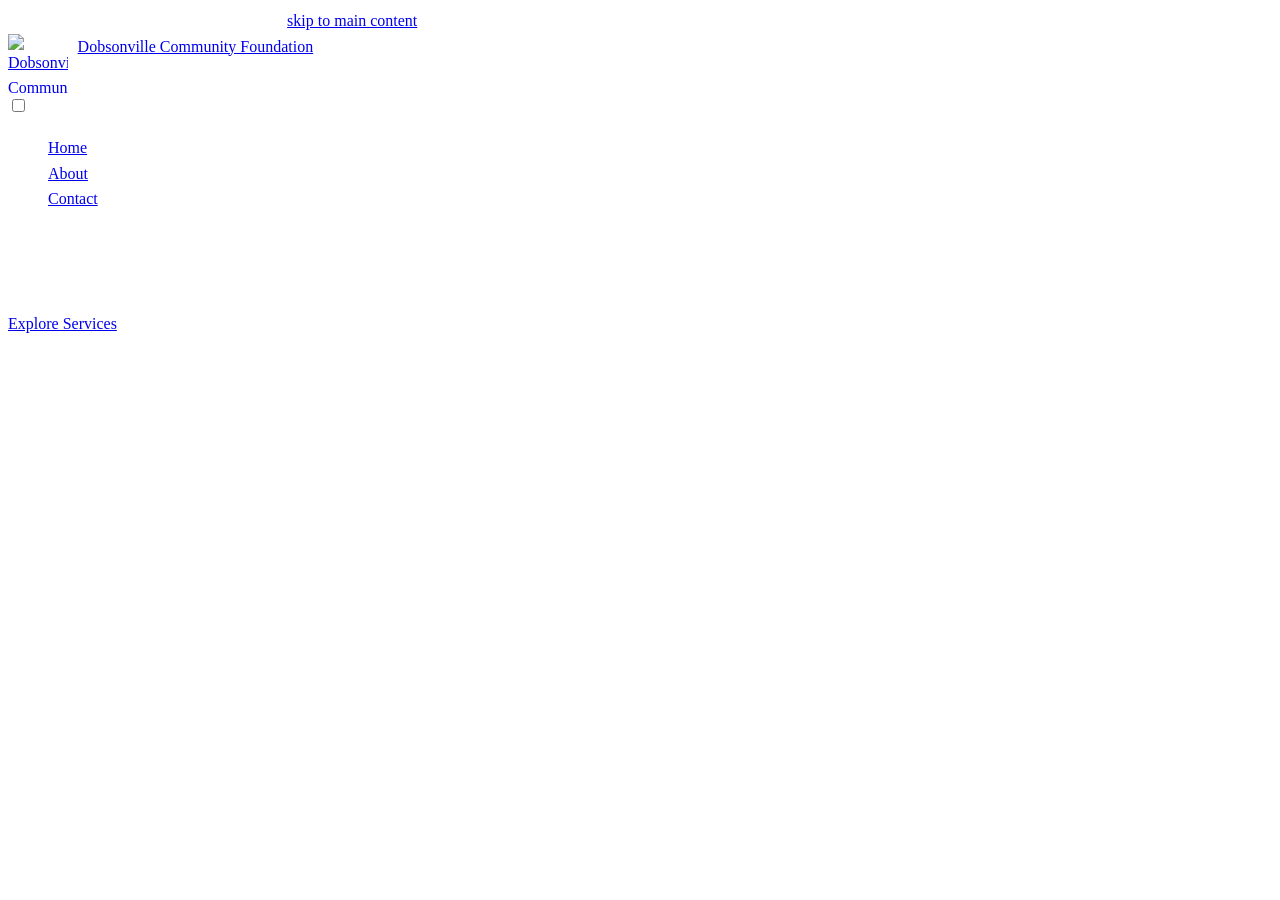
==== index.html @ cc182e23 "Add original draft homepage and stylesheet as project baseline Co-Authored-By: Claude Opus 5.5 <nore" ====
<!DOCTYPE html>
<html lang="en">
    <head>
        <meta charset="UTF-8">
        <meta name="viewpoint" content="width=device-width, initial-scale=1.0">
        <meta name="description" content="Dobsonville Community foundation Building a brighter future together. Empowers our vibrant soweto community."
        <title>home  Dobsonville Community Foundation</title>
        <link rel = "stylesheet" href="style.css"
        <link rel = "stylesheet" href="css/style.css"
    </head>
    <body>

        <a class ="skip - link" href="#main">skip to main content</a>

        <header class = "site - header">
            <div class = "container header - inner">
                <a href = "index.html" class = "logo">
                    <img src = "images/logo.png" alt="Dobsonville Community Foundation" width="60" height="60">
                    Dobsonville Community Foundation
                </a>

                <input type = "checkbox" id = "nav toggle" class ="nav - toggle" aria - label = "Toggle navigation"
                <label for = "nav - toggle" class = "nav - toggle - label" aria - label ="Toggle nabigation".
                 <span></span>
            </label>

        <nav class="main - nav" aria - label = "main navigation">
            <ul>
            <li><a href = "index.html" class = "active">Home</a></li>
            <li><a href = "about.html"> About</a></li>
            <li><a href = "contact.html">Contact</a></li>
            </ul>
        </nav>
    </div>
</header>

<main id="main">

    <section class="hero">
        <div class="container hero-grid">
          <div class="hero-text"
          <h1>Welcome to Dobsonville Community Foundation</h1>
          <p>We empower our vibrant soweto community through youth developement, skills training. We build resilience and foster a brighter shared future for everyone.</p>
          <a href = "services.html" class ="btn btn - primary">Explore Services</a>
        </div>
    </section>

    <section class = "section">
        <div class = "container">
            <h2> Why Choose Us</h2>
        </div class = "card - grid"
        <article class = "card"
        <h3>Increases employment Rate</h3>
        <p>Our foundation offers skills & employment, social and health support.</p>
        </article>
        <article class ="card"
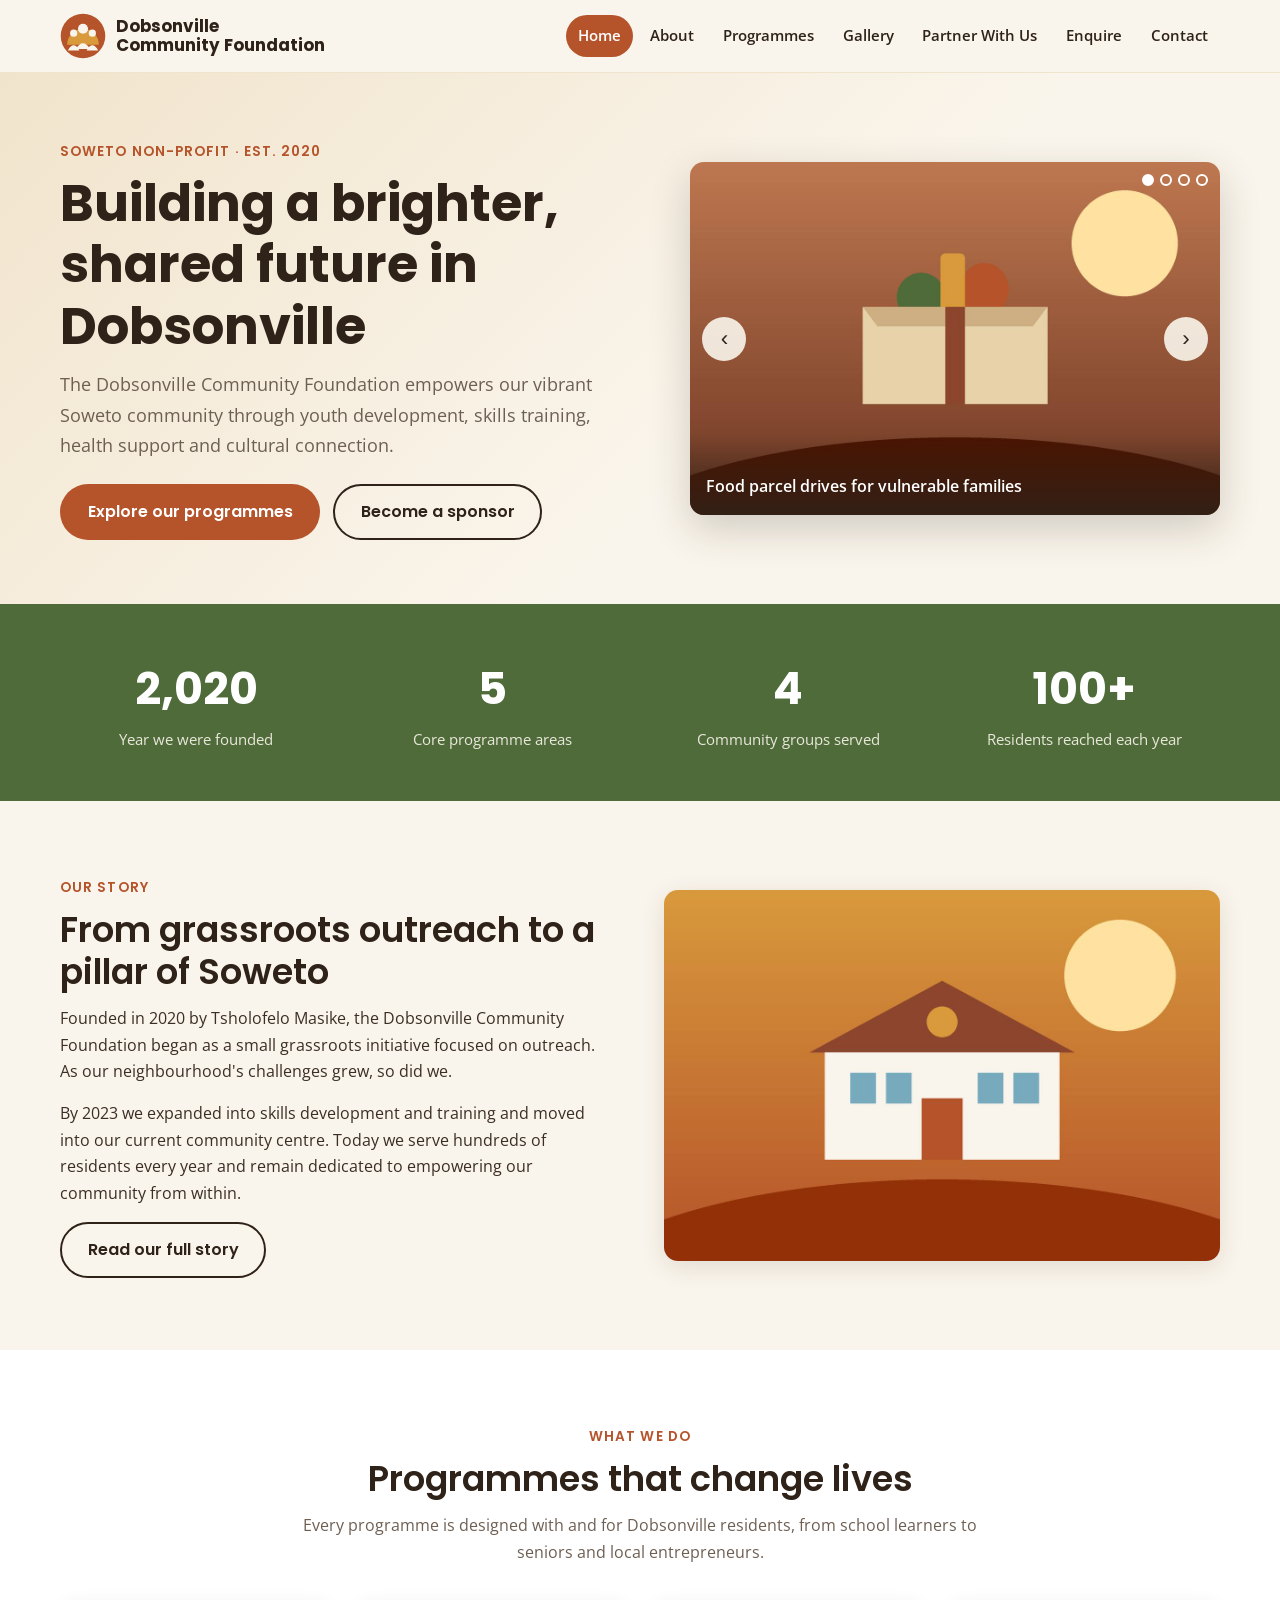
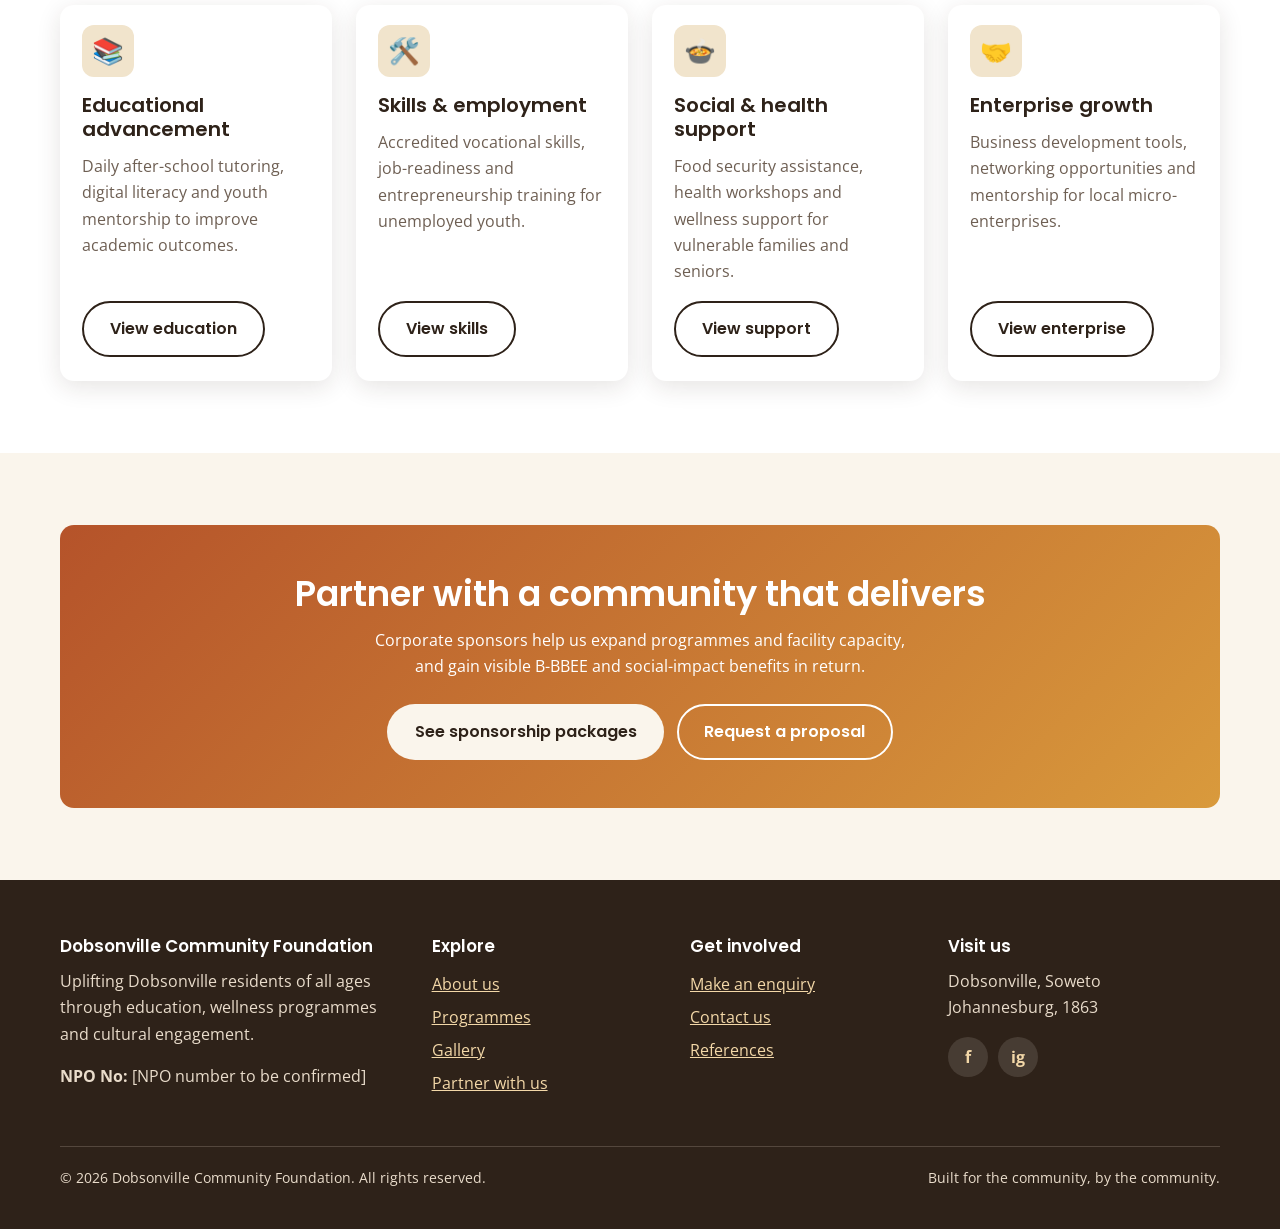
==== commit 389e4148: "Rebuild homepage with hamburger nav, hero image slider, impact counters and back-to-top button - Val" ====
--- a/index.html
+++ b/index.html
@@ -1,63 +1,216 @@
-<!DOCTYPE html>
-<html lang="en">
-    <head>
-        <meta charset="UTF-8">
-        <meta name="viewpoint" content="width=device-width, initial-scale=1.0">
-        <meta name="description" content="Dobsonville Community foundation Building a brighter future together. Empowers our vibrant soweto community."
-        <title>home  Dobsonville Community Foundation</title>
-        <link rel = "stylesheet" href="style.css"
-        <link rel = "stylesheet" href="css/style.css"
-    </head>
-    <body>
-
-        <a class ="skip - link" href="#main">skip to main content</a>
-
-        <header class = "site - header">
-            <div class = "container header - inner">
-                <a href = "index.html" class = "logo">
-                    <img src = "images/logo.png" alt="Dobsonville Community Foundation" width="60" height="60">
-                    Dobsonville Community Foundation
-                </a>
-
-                <input type = "checkbox" id = "nav toggle" class ="nav - toggle" aria - label = "Toggle navigation"
-                <label for = "nav - toggle" class = "nav - toggle - label" aria - label ="Toggle nabigation".
-                 <span></span>
-            </label>
-
-        <nav class="main - nav" aria - label = "main navigation">
-            <ul>
-            <li><a href = "index.html" class = "active">Home</a></li>
-            <li><a href = "about.html"> About</a></li>
-            <li><a href = "contact.html">Contact</a></li>
-            </ul>
-        </nav>
-    </div>
-</header>
-
-<main id="main">
-
-    <section class="hero">
-        <div class="container hero-grid">
-          <div class="hero-text"
-          <h1>Welcome to Dobsonville Community Foundation</h1>
-          <p>We empower our vibrant soweto community through youth developement, skills training. We build resilience and foster a brighter shared future for everyone.</p>
-          <a href = "services.html" class ="btn btn - primary">Explore Services</a>
-        </div>
-    </section>
-
-    <section class = "section">
-        <div class = "container">
-            <h2> Why Choose Us</h2>
-        </div class = "card - grid"
-        <article class = "card"
-        <h3>Increases employment Rate</h3>
-        <p>Our foundation offers skills & employment, social and health support.</p>
-        </article>
-        <article class ="card"
-
-
-
-    
-
-
-     +<!DOCTYPE html>
+<html lang="en-ZA">
+<head>
+  <meta charset="UTF-8">
+  <meta name="viewport" content="width=device-width, initial-scale=1.0">
+  <title>Dobsonville Community Foundation | Soweto NPO & Youth Skills</title>
+  <meta name="description" content="Dobsonville Community Foundation is a Soweto NPO uplifting residents through youth tutoring, skills training, food support and health workshops since 2020.">
+  <meta name="keywords" content="Dobsonville Community Foundation, Soweto NPO, community development Soweto, youth skills training, Dobsonville non-profit">
+  <meta name="author" content="Dobsonville Community Foundation">
+  <meta name="theme-color" content="#b5532a">
+
+  <!-- Open Graph -->
+  <meta property="og:type" content="website">
+  <meta property="og:site_name" content="Dobsonville Community Foundation">
+  <meta property="og:title" content="Dobsonville Community Foundation | Soweto NPO & Youth Skills">
+  <meta property="og:description" content="Uplifting Dobsonville residents of all ages through education, skills training, wellness programmes and cultural engagement.">
+  <meta property="og:image" content="images/dobsonville-community-foundation-social-share.jpg">
+  <meta property="og:image:alt" content="Dobsonville Community Foundation banner with community members">
+  <meta property="og:locale" content="en_ZA">
+  <meta name="twitter:card" content="summary_large_image">
+
+  <link rel="icon" href="images/dobsonville-community-foundation-logo.svg" type="image/svg+xml">
+  <link rel="preconnect" href="https://fonts.googleapis.com">
+  <link rel="preconnect" href="https://fonts.gstatic.com" crossorigin>
+  <link href="https://fonts.googleapis.com/css2?family=Open+Sans:wght@400;600;700&family=Poppins:wght@500;600;700&display=swap" rel="stylesheet">
+  <link rel="stylesheet" href="css/style.css">
+</head>
+<body>
+  <a class="skip-link" href="#main">Skip to main content</a>
+
+  <header class="site-header">
+    <div class="container header-inner">
+      <a href="index.html" class="logo">
+        <img src="images/dobsonville-community-foundation-logo.svg" alt="" width="46" height="46">
+        <span>Dobsonville<br>Community Foundation</span>
+      </a>
+      <button class="nav-toggle" type="button" aria-controls="main-nav" aria-expanded="false" aria-label="Open menu">
+        <span class="nav-toggle-bar"></span>
+        <span class="nav-toggle-bar"></span>
+        <span class="nav-toggle-bar"></span>
+      </button>
+      <nav id="main-nav" class="main-nav" aria-label="Main navigation">
+        <ul>
+          <li><a href="index.html" class="active" aria-current="page">Home</a></li>
+          <li><a href="about.html">About</a></li>
+          <li><a href="services.html">Programmes</a></li>
+          <li><a href="gallery.html">Gallery</a></li>
+          <li><a href="partner.html">Partner With Us</a></li>
+          <li><a href="enquiry.html">Enquire</a></li>
+          <li><a href="contact.html">Contact</a></li>
+        </ul>
+      </nav>
+    </div>
+  </header>
+
+  <main id="main" tabindex="-1">
+    <section class="hero">
+      <div class="container hero-grid">
+        <div class="hero-text">
+          <span class="eyebrow">Soweto non-profit · Est. 2020</span>
+          <h1>Building a brighter, shared future in Dobsonville</h1>
+          <p class="lead">The Dobsonville Community Foundation empowers our vibrant Soweto community through youth development, skills training, health support and cultural connection.</p>
+          <div class="btn-row">
+            <a href="services.html" class="btn btn-primary">Explore our programmes</a>
+            <a href="partner.html" class="btn btn-outline">Become a sponsor</a>
+          </div>
+        </div>
+
+        <div class="slider" data-slider tabindex="0" aria-roledescription="carousel" aria-label="Highlights from our community work">
+          <figure class="slide">
+            <img src="images/dobsonville-food-parcel-drive.jpg" alt="Food parcels packed with fresh produce for Dobsonville families" width="1200" height="800">
+            <figcaption>Food parcel drives for vulnerable families</figcaption>
+          </figure>
+          <figure class="slide">
+            <img src="images/dobsonville-youth-digital-literacy-training.jpg" alt="Laptop used in a digital literacy class for unemployed youth" width="1200" height="800" loading="lazy">
+            <figcaption>Digital literacy for unemployed youth</figcaption>
+          </figure>
+          <figure class="slide">
+            <img src="images/dobsonville-after-school-tutoring-class.jpg" alt="Open workbook from an after-school tutoring session" width="1200" height="800" loading="lazy">
+            <figcaption>Daily after-school tutoring</figcaption>
+          </figure>
+          <figure class="slide">
+            <img src="images/dobsonville-skills-graduation-ceremony.jpg" alt="Graduation cap celebrating learners completing a skills programme" width="1200" height="800" loading="lazy">
+            <figcaption>Celebrating our skills graduates</figcaption>
+          </figure>
+          <button class="slider-btn prev" type="button" aria-label="Previous slide">&#8249;</button>
+          <button class="slider-btn next" type="button" aria-label="Next slide">&#8250;</button>
+          <div class="slider-dots"></div>
+        </div>
+      </div>
+    </section>
+
+    <section class="stats" aria-label="Our impact at a glance">
+      <div class="container stats-grid">
+        <div><span class="stat-number" data-count="2020">2020</span><span class="stat-label">Year we were founded</span></div>
+        <div><span class="stat-number" data-count="5">5</span><span class="stat-label">Core programme areas</span></div>
+        <div><span class="stat-number" data-count="4">4</span><span class="stat-label">Community groups served</span></div>
+        <div><span class="stat-number" data-count="100" data-suffix="+">100+</span><span class="stat-label">Residents reached each year</span></div>
+      </div>
+    </section>
+
+    <section class="section">
+      <div class="container split">
+        <div class="reveal">
+          <span class="eyebrow">Our story</span>
+          <h2>From grassroots outreach to a pillar of Soweto</h2>
+          <p>Founded in 2020 by Tsholofelo Masike, the Dobsonville Community Foundation began as a small grassroots initiative focused on outreach. As our neighbourhood's challenges grew, so did we.</p>
+          <p>By 2023 we expanded into skills development and training and moved into our current community centre. Today we serve hundreds of residents every year and remain dedicated to empowering our community from within.</p>
+          <a href="about.html" class="btn btn-outline">Read our full story</a>
+        </div>
+        <img class="reveal" src="images/dobsonville-community-centre-building.jpg" alt="The Dobsonville Community Foundation community centre in Soweto" width="1200" height="800" loading="lazy">
+      </div>
+    </section>
+
+    <section class="section section-alt">
+      <div class="container">
+        <div class="section-head reveal">
+          <span class="eyebrow">What we do</span>
+          <h2>Programmes that change lives</h2>
+          <p>Every programme is designed with and for Dobsonville residents, from school learners to seniors and local entrepreneurs.</p>
+        </div>
+        <div class="card-grid">
+          <article class="card reveal">
+            <div class="card-body">
+              <div class="card-icon" aria-hidden="true">📚</div>
+              <h3>Educational advancement</h3>
+              <p>Daily after-school tutoring, digital literacy and youth mentorship to improve academic outcomes.</p>
+              <a href="services.html?category=education" class="btn btn-outline">View education</a>
+            </div>
+          </article>
+          <article class="card reveal">
+            <div class="card-body">
+              <div class="card-icon" aria-hidden="true">🛠️</div>
+              <h3>Skills &amp; employment</h3>
+              <p>Accredited vocational skills, job-readiness and entrepreneurship training for unemployed youth.</p>
+              <a href="services.html?category=skills" class="btn btn-outline">View skills</a>
+            </div>
+          </article>
+          <article class="card reveal">
+            <div class="card-body">
+              <div class="card-icon" aria-hidden="true">🍲</div>
+              <h3>Social &amp; health support</h3>
+              <p>Food security assistance, health workshops and wellness support for vulnerable families and seniors.</p>
+              <a href="services.html?category=health" class="btn btn-outline">View support</a>
+            </div>
+          </article>
+          <article class="card reveal">
+            <div class="card-body">
+              <div class="card-icon" aria-hidden="true">🤝</div>
+              <h3>Enterprise growth</h3>
+              <p>Business development tools, networking opportunities and mentorship for local micro-enterprises.</p>
+              <a href="services.html?category=enterprise" class="btn btn-outline">View enterprise</a>
+            </div>
+          </article>
+        </div>
+      </div>
+    </section>
+
+    <section class="section">
+      <div class="container">
+        <div class="cta reveal">
+          <h2>Partner with a community that delivers</h2>
+          <p>Corporate sponsors help us expand programmes and facility capacity, and gain visible B-BBEE and social-impact benefits in return.</p>
+          <div class="btn-row">
+            <a href="partner.html" class="btn btn-light">See sponsorship packages</a>
+            <a href="enquiry.html?type=sponsorship" class="btn btn-outline-light">Request a proposal</a>
+          </div>
+        </div>
+      </div>
+    </section>
+  </main>
+
+  <footer class="site-footer">
+    <div class="container footer-grid">
+      <div>
+        <h2>Dobsonville Community Foundation</h2>
+        <p>Uplifting Dobsonville residents of all ages through education, wellness programmes and cultural engagement.</p>
+        <p><strong>NPO No:</strong> <span>[NPO number to be confirmed]</span></p>
+      </div>
+      <div>
+        <h2>Explore</h2>
+        <ul>
+          <li><a href="about.html">About us</a></li>
+          <li><a href="services.html">Programmes</a></li>
+          <li><a href="gallery.html">Gallery</a></li>
+          <li><a href="partner.html">Partner with us</a></li>
+        </ul>
+      </div>
+      <div>
+        <h2>Get involved</h2>
+        <ul>
+          <li><a href="enquiry.html">Make an enquiry</a></li>
+          <li><a href="contact.html">Contact us</a></li>
+          <li><a href="references.html">References</a></li>
+        </ul>
+      </div>
+      <div>
+        <h2>Visit us</h2>
+        <p>Dobsonville, Soweto<br>Johannesburg, 1863</p>
+        <div class="socials">
+          <a href="https://www.facebook.com/" target="_blank" rel="noopener" aria-label="Facebook (opens in a new tab)">f</a>
+          <a href="https://www.instagram.com/" target="_blank" rel="noopener" aria-label="Instagram (opens in a new tab)">ig</a>
+        </div>
+      </div>
+    </div>
+    <div class="container footer-bottom">
+      <p>&copy; <span data-year>2026</span> Dobsonville Community Foundation. All rights reserved.</p>
+      <p>Built for the community, by the community.</p>
+    </div>
+  </footer>
+
+  <button class="back-to-top" type="button" aria-label="Back to top">&#8593;</button>
+
+  <script src="js/main.js"></script>
+</body>
+</html>
--- a/css/style.css
+++ b/css/style.css
@@ -0,0 +1,1407 @@
+/* ==========================================================================
+   Dobsonville Community Foundation - main stylesheet
+   Warm, earthy palette: terracotta, ochre, olive and cream.
+   ========================================================================== */
+
+:root {
+  --terra: #b5532a;
+  --terra-dark: #8f3f1f;
+  --ochre: #d99a3c;
+  --olive: #4f6b3a;
+  --olive-light: #e6ecdc;
+  --cream: #faf5ec;
+  --sand: #f1e4cc;
+  --brown: #2e2219;
+  --text: #3b2e25;
+  --muted: #6e5f53;
+  --white: #ffffff;
+  --error: #b42318;
+  --success: #2f6b2f;
+
+  --font-head: "Poppins", Arial, Helvetica, sans-serif;
+  --font-body: "Open Sans", Arial, Helvetica, sans-serif;
+
+  --radius: 14px;
+  --shadow: 0 6px 24px rgba(46, 34, 25, 0.12);
+  --shadow-lg: 0 14px 40px rgba(46, 34, 25, 0.2);
+  --max: 1160px;
+  --header-h: 72px;
+}
+
+/* ---------- Reset & base ---------- */
+*,
+*::before,
+*::after {
+  box-sizing: border-box;
+}
+
+html {
+  scroll-behavior: smooth;
+  scroll-padding-top: calc(var(--header-h) + 16px);
+}
+
+body {
+  margin: 0;
+  font-family: var(--font-body);
+  font-size: 1rem;
+  line-height: 1.65;
+  color: var(--text);
+  background-color: var(--cream);
+}
+
+h1,
+h2,
+h3,
+h4 {
+  font-family: var(--font-head);
+  color: var(--brown);
+  line-height: 1.2;
+  margin: 0 0 0.75rem;
+}
+
+h1 { font-size: clamp(2rem, 5vw, 3.2rem); font-weight: 700; }
+h2 { font-size: clamp(1.6rem, 3.5vw, 2.2rem); font-weight: 600; }
+h3 { font-size: 1.25rem; font-weight: 600; }
+
+p { margin: 0 0 1rem; }
+
+a {
+  color: var(--terra-dark);
+}
+
+img {
+  max-width: 100%;
+  height: auto;
+  display: block;
+}
+
+ul { padding-left: 1.2rem; }
+
+:focus-visible {
+  outline: 3px solid var(--ochre);
+  outline-offset: 3px;
+}
+
+.container {
+  width: min(100% - 2rem, var(--max));
+  margin-inline: auto;
+}
+
+.visually-hidden {
+  position: absolute !important;
+  width: 1px;
+  height: 1px;
+  overflow: hidden;
+  clip: rect(0 0 0 0);
+  white-space: nowrap;
+}
+
+.skip-link {
+  position: absolute;
+  left: 1rem;
+  top: -100px;
+  background: var(--brown);
+  color: var(--white);
+  padding: 0.6rem 1rem;
+  border-radius: 8px;
+  z-index: 2000;
+}
+
+.skip-link:focus {
+  top: 1rem;
+}
+
+/* ---------- Buttons ---------- */
+.btn {
+  display: inline-flex;
+  align-items: center;
+  justify-content: center;
+  gap: 0.5rem;
+  padding: 0.8rem 1.6rem;
+  border-radius: 999px;
+  font-family: var(--font-head);
+  font-weight: 600;
+  font-size: 1rem;
+  text-decoration: none;
+  border: 2px solid transparent;
+  cursor: pointer;
+  transition: transform 0.2s ease, background-color 0.2s ease, box-shadow 0.2s ease;
+}
+
+.btn:hover {
+  transform: translateY(-2px);
+  box-shadow: var(--shadow);
+}
+
+.btn-primary {
+  background: var(--terra);
+  color: var(--white);
+}
+
+.btn-primary:hover {
+  background: var(--terra-dark);
+}
+
+.btn-outline {
+  background: transparent;
+  color: var(--brown);
+  border-color: var(--brown);
+}
+
+.btn-outline:hover {
+  background: var(--brown);
+  color: var(--white);
+}
+
+.btn-light {
+  background: var(--cream);
+  color: var(--brown);
+}
+
+.btn-outline-light {
+  background: transparent;
+  color: var(--white);
+  border-color: var(--white);
+}
+
+.btn-outline-light:hover {
+  background: var(--white);
+  color: var(--brown);
+}
+
+.btn[disabled] {
+  opacity: 0.7;
+  cursor: wait;
+  transform: none;
+}
+
+/* ---------- Header & navigation ---------- */
+.site-header {
+  position: sticky;
+  top: 0;
+  z-index: 1000;
+  background: rgba(250, 245, 236, 0.96);
+  backdrop-filter: blur(6px);
+  border-bottom: 1px solid var(--sand);
+  transition: box-shadow 0.2s ease;
+}
+
+.site-header.scrolled {
+  box-shadow: var(--shadow);
+}
+
+.header-inner {
+  display: flex;
+  align-items: center;
+  justify-content: space-between;
+  min-height: var(--header-h);
+  gap: 1rem;
+}
+
+.logo {
+  display: flex;
+  align-items: center;
+  gap: 0.6rem;
+  font-family: var(--font-head);
+  font-weight: 700;
+  font-size: 1.05rem;
+  line-height: 1.15;
+  color: var(--brown);
+  text-decoration: none;
+}
+
+.logo img {
+  width: 46px;
+  height: 46px;
+}
+
+.nav-toggle {
+  display: none;
+  background: none;
+  border: 0;
+  padding: 0.5rem;
+  cursor: pointer;
+}
+
+.nav-toggle-bar {
+  display: block;
+  width: 26px;
+  height: 3px;
+  margin: 5px 0;
+  background: var(--brown);
+  border-radius: 3px;
+  transition: transform 0.25s ease, opacity 0.25s ease;
+}
+
+.nav-toggle[aria-expanded="true"] .nav-toggle-bar:nth-child(1) { transform: translateY(8px) rotate(45deg); }
+.nav-toggle[aria-expanded="true"] .nav-toggle-bar:nth-child(2) { opacity: 0; }
+.nav-toggle[aria-expanded="true"] .nav-toggle-bar:nth-child(3) { transform: translateY(-8px) rotate(-45deg); }
+
+.main-nav ul {
+  display: flex;
+  align-items: center;
+  gap: 0.3rem;
+  list-style: none;
+  margin: 0;
+  padding: 0;
+}
+
+.main-nav a {
+  display: block;
+  padding: 0.5rem 0.75rem;
+  border-radius: 999px;
+  color: var(--brown);
+  font-weight: 600;
+  font-size: 0.95rem;
+  text-decoration: none;
+  transition: background-color 0.2s ease, color 0.2s ease;
+}
+
+.main-nav a:hover,
+.main-nav a:focus-visible {
+  background: var(--sand);
+}
+
+.main-nav a.active {
+  background: var(--terra);
+  color: var(--white);
+}
+
+@media (max-width: 960px) {
+  .nav-toggle {
+    display: block;
+  }
+
+  .main-nav {
+    position: absolute;
+    top: 100%;
+    left: 0;
+    right: 0;
+    background: var(--cream);
+    border-bottom: 1px solid var(--sand);
+    box-shadow: var(--shadow);
+    max-height: 0;
+    overflow: hidden;
+    visibility: hidden;
+    transition: max-height 0.3s ease, visibility 0.3s;
+  }
+
+  .main-nav.open {
+    max-height: 480px;
+    visibility: visible;
+  }
+
+  .main-nav ul {
+    flex-direction: column;
+    align-items: stretch;
+    padding: 0.75rem 1rem 1rem;
+  }
+
+  .main-nav a {
+    padding: 0.75rem 1rem;
+    border-radius: 10px;
+  }
+}
+
+/* ---------- Page hero / banners ---------- */
+.hero {
+  position: relative;
+  padding: 4rem 0;
+  background: linear-gradient(135deg, var(--sand), var(--cream) 60%);
+  overflow: hidden;
+}
+
+.hero-grid {
+  display: grid;
+  grid-template-columns: 1.1fr 1fr;
+  gap: 3rem;
+  align-items: center;
+}
+
+.eyebrow {
+  display: inline-block;
+  font-family: var(--font-head);
+  font-weight: 600;
+  font-size: 0.85rem;
+  letter-spacing: 0.08em;
+  text-transform: uppercase;
+  color: var(--terra);
+  margin-bottom: 0.6rem;
+}
+
+.lead {
+  font-size: 1.15rem;
+  color: var(--muted);
+  max-width: 60ch;
+}
+
+.btn-row {
+  display: flex;
+  flex-wrap: wrap;
+  gap: 0.8rem;
+  margin-top: 1.5rem;
+}
+
+.page-banner {
+  padding: 3.5rem 0 3rem;
+  background: linear-gradient(135deg, var(--brown), var(--terra-dark));
+  color: var(--cream);
+}
+
+.page-banner h1,
+.page-banner .eyebrow {
+  color: var(--cream);
+}
+
+.page-banner .eyebrow {
+  color: var(--ochre);
+}
+
+.page-banner p {
+  max-width: 62ch;
+  font-size: 1.1rem;
+  opacity: 0.92;
+}
+
+.breadcrumb {
+  font-size: 0.9rem;
+  margin-bottom: 1rem;
+}
+
+.breadcrumb a {
+  color: var(--ochre);
+}
+
+/* ---------- Image slider (home hero) ---------- */
+.slider {
+  position: relative;
+  border-radius: var(--radius);
+  overflow: hidden;
+  box-shadow: var(--shadow-lg);
+  aspect-ratio: 3 / 2;
+  background: var(--sand);
+}
+
+.slide {
+  position: absolute;
+  inset: 0;
+  margin: 0;
+  opacity: 0;
+  transition: opacity 0.7s ease;
+}
+
+.slide.active {
+  opacity: 1;
+}
+
+.slide img {
+  width: 100%;
+  height: 100%;
+  object-fit: cover;
+}
+
+.slide figcaption {
+  position: absolute;
+  left: 0;
+  right: 0;
+  bottom: 0;
+  padding: 2.5rem 1rem 1rem;
+  background: linear-gradient(transparent, rgba(46, 34, 25, 0.85));
+  color: var(--white);
+  font-weight: 600;
+}
+
+.slider-btn {
+  position: absolute;
+  top: 50%;
+  transform: translateY(-50%);
+  width: 44px;
+  height: 44px;
+  border-radius: 50%;
+  border: 0;
+  background: rgba(250, 245, 236, 0.9);
+  color: var(--brown);
+  font-size: 1.4rem;
+  cursor: pointer;
+  z-index: 2;
+}
+
+.slider-btn:hover { background: var(--white); }
+.slider-btn.prev { left: 12px; }
+.slider-btn.next { right: 12px; }
+
+.slider-dots {
+  position: absolute;
+  top: 12px;
+  right: 12px;
+  display: flex;
+  gap: 6px;
+  z-index: 2;
+}
+
+.slider-dots button {
+  width: 12px;
+  height: 12px;
+  border-radius: 50%;
+  border: 2px solid var(--white);
+  background: transparent;
+  padding: 0;
+  cursor: pointer;
+}
+
+.slider-dots button[aria-current="true"] {
+  background: var(--white);
+}
+
+/* ---------- Sections & cards ---------- */
+.section {
+  padding: 4.5rem 0;
+}
+
+.section-alt {
+  background: var(--white);
+}
+
+.section-head {
+  text-align: center;
+  max-width: 680px;
+  margin: 0 auto 2.5rem;
+}
+
+.section-head p {
+  color: var(--muted);
+}
+
+.card-grid {
+  display: grid;
+  grid-template-columns: repeat(auto-fill, minmax(260px, 1fr));
+  gap: 1.5rem;
+}
+
+.card {
+  background: var(--white);
+  border-radius: var(--radius);
+  box-shadow: var(--shadow);
+  overflow: hidden;
+  display: flex;
+  flex-direction: column;
+  transition: transform 0.25s ease, box-shadow 0.25s ease;
+}
+
+.card:hover {
+  transform: translateY(-6px);
+  box-shadow: var(--shadow-lg);
+}
+
+.card img {
+  aspect-ratio: 3 / 2;
+  object-fit: cover;
+  width: 100%;
+}
+
+.card-body {
+  padding: 1.25rem 1.4rem 1.5rem;
+  display: flex;
+  flex-direction: column;
+  flex: 1;
+}
+
+.card-body p {
+  color: var(--muted);
+}
+
+.card-body .btn {
+  margin-top: auto;
+  align-self: flex-start;
+}
+
+.card-icon {
+  width: 52px;
+  height: 52px;
+  display: grid;
+  place-items: center;
+  border-radius: 12px;
+  background: var(--sand);
+  font-size: 1.6rem;
+  margin-bottom: 1rem;
+}
+
+.tag {
+  display: inline-block;
+  font-size: 0.78rem;
+  font-weight: 700;
+  text-transform: uppercase;
+  letter-spacing: 0.05em;
+  color: var(--olive);
+  background: var(--olive-light);
+  padding: 0.2rem 0.6rem;
+  border-radius: 999px;
+  margin-bottom: 0.6rem;
+}
+
+.split {
+  display: grid;
+  grid-template-columns: 1fr 1fr;
+  gap: 3rem;
+  align-items: center;
+}
+
+.split img {
+  border-radius: var(--radius);
+  box-shadow: var(--shadow);
+}
+
+/* ---------- Stats counters ---------- */
+.stats {
+  background: var(--olive);
+  color: var(--cream);
+  padding: 3rem 0;
+}
+
+.stats-grid {
+  display: grid;
+  grid-template-columns: repeat(4, 1fr);
+  gap: 1.5rem;
+  text-align: center;
+}
+
+.stat-number {
+  display: block;
+  font-family: var(--font-head);
+  font-size: clamp(2rem, 4vw, 2.8rem);
+  font-weight: 700;
+  color: var(--white);
+}
+
+.stat-label {
+  font-size: 0.95rem;
+  opacity: 0.9;
+}
+
+.stats-note {
+  text-align: center;
+  font-size: 0.8rem;
+  opacity: 0.75;
+  margin: 1.5rem 0 0;
+}
+
+/* ---------- CTA band ---------- */
+.cta {
+  background: linear-gradient(135deg, var(--terra), var(--ochre));
+  color: var(--white);
+  border-radius: var(--radius);
+  padding: 3rem 2rem;
+  text-align: center;
+}
+
+.cta h2 {
+  color: var(--white);
+}
+
+.cta p {
+  max-width: 60ch;
+  margin-inline: auto;
+}
+
+.cta .btn-row {
+  justify-content: center;
+}
+
+/* ---------- Timeline (about) ---------- */
+.timeline {
+  list-style: none;
+  padding: 0;
+  margin: 0;
+  border-left: 3px solid var(--ochre);
+}
+
+.timeline li {
+  position: relative;
+  padding: 0 0 1.75rem 1.75rem;
+}
+
+.timeline li::before {
+  content: "";
+  position: absolute;
+  left: -11px;
+  top: 4px;
+  width: 19px;
+  height: 19px;
+  border-radius: 50%;
+  background: var(--terra);
+  border: 3px solid var(--cream);
+}
+
+.timeline-year {
+  font-family: var(--font-head);
+  font-weight: 700;
+  color: var(--terra);
+}
+
+/* ---------- Tabs ---------- */
+.tabs {
+  background: var(--white);
+  border-radius: var(--radius);
+  box-shadow: var(--shadow);
+  overflow: hidden;
+}
+
+.tab-list {
+  display: flex;
+  flex-wrap: wrap;
+  border-bottom: 2px solid var(--sand);
+}
+
+.tab-list button {
+  flex: 1 1 auto;
+  padding: 1rem 1.2rem;
+  background: none;
+  border: 0;
+  border-bottom: 3px solid transparent;
+  margin-bottom: -2px;
+  font-family: var(--font-head);
+  font-weight: 600;
+  font-size: 0.95rem;
+  color: var(--muted);
+  cursor: pointer;
+}
+
+.tab-list button[aria-selected="true"] {
+  color: var(--terra);
+  border-bottom-color: var(--terra);
+}
+
+.tab-panel {
+  padding: 1.75rem;
+}
+
+.tab-panel[hidden] {
+  display: none;
+}
+
+/* ---------- Accordion / FAQ ---------- */
+.accordion {
+  max-width: 820px;
+  margin: 0 auto;
+}
+
+.accordion-item {
+  background: var(--white);
+  border-radius: 12px;
+  box-shadow: var(--shadow);
+  margin-bottom: 0.9rem;
+  overflow: hidden;
+}
+
+.accordion-trigger {
+  width: 100%;
+  display: flex;
+  justify-content: space-between;
+  align-items: center;
+  gap: 1rem;
+  text-align: left;
+  padding: 1.1rem 1.4rem;
+  background: none;
+  border: 0;
+  font-family: var(--font-head);
+  font-weight: 600;
+  font-size: 1.02rem;
+  color: var(--brown);
+  cursor: pointer;
+}
+
+.accordion-trigger::after {
+  content: "+";
+  font-size: 1.5rem;
+  color: var(--terra);
+  transition: transform 0.25s ease;
+}
+
+.accordion-trigger[aria-expanded="true"]::after {
+  transform: rotate(45deg);
+}
+
+.accordion-panel {
+  max-height: 0;
+  overflow: hidden;
+  transition: max-height 0.3s ease;
+}
+
+.accordion-panel p {
+  padding: 0 1.4rem 1.2rem;
+  margin: 0;
+  color: var(--muted);
+}
+
+/* ---------- Search & filters (services, gallery) ---------- */
+.toolbar {
+  display: flex;
+  flex-wrap: wrap;
+  gap: 1rem;
+  align-items: center;
+  justify-content: space-between;
+  margin-bottom: 2rem;
+}
+
+.search-box {
+  position: relative;
+  flex: 1 1 280px;
+  max-width: 420px;
+}
+
+.search-box input {
+  width: 100%;
+  padding: 0.85rem 1rem 0.85rem 2.8rem;
+  border: 2px solid var(--sand);
+  border-radius: 999px;
+  font: inherit;
+  background: var(--white);
+}
+
+.search-box input:focus {
+  border-color: var(--terra);
+  outline: none;
+  box-shadow: 0 0 0 4px rgba(181, 83, 42, 0.15);
+}
+
+.search-box svg {
+  position: absolute;
+  left: 1rem;
+  top: 50%;
+  transform: translateY(-50%);
+  width: 18px;
+  height: 18px;
+  color: var(--muted);
+}
+
+.filter-buttons {
+  display: flex;
+  flex-wrap: wrap;
+  gap: 0.5rem;
+}
+
+.filter-btn {
+  padding: 0.5rem 1rem;
+  border-radius: 999px;
+  border: 2px solid var(--sand);
+  background: var(--white);
+  font: inherit;
+  font-weight: 600;
+  font-size: 0.9rem;
+  color: var(--brown);
+  cursor: pointer;
+  transition: background-color 0.2s ease, border-color 0.2s ease;
+}
+
+.filter-btn:hover {
+  border-color: var(--terra);
+}
+
+.filter-btn[aria-pressed="true"] {
+  background: var(--terra);
+  border-color: var(--terra);
+  color: var(--white);
+}
+
+.result-count {
+  color: var(--muted);
+  font-size: 0.95rem;
+  margin-bottom: 1rem;
+}
+
+.no-results {
+  text-align: center;
+  padding: 3rem 1rem;
+  background: var(--white);
+  border-radius: var(--radius);
+  box-shadow: var(--shadow);
+}
+
+.no-results[hidden] {
+  display: none;
+}
+
+mark {
+  background: rgba(217, 154, 60, 0.35);
+  color: inherit;
+  border-radius: 3px;
+}
+
+.service-meta {
+  list-style: none;
+  padding: 0;
+  margin: 0 0 1.2rem;
+  font-size: 0.9rem;
+  color: var(--text);
+}
+
+.service-meta li {
+  padding: 0.25rem 0;
+  border-bottom: 1px dashed var(--sand);
+}
+
+/* ---------- Gallery & lightbox ---------- */
+.gallery-grid {
+  display: grid;
+  grid-template-columns: repeat(auto-fill, minmax(240px, 1fr));
+  gap: 1rem;
+}
+
+.gallery-item {
+  position: relative;
+  margin: 0;
+  border-radius: 12px;
+  overflow: hidden;
+  box-shadow: var(--shadow);
+}
+
+.gallery-item button {
+  display: block;
+  width: 100%;
+  padding: 0;
+  border: 0;
+  background: none;
+  cursor: zoom-in;
+}
+
+.gallery-item img {
+  aspect-ratio: 3 / 2;
+  width: 100%;
+  object-fit: cover;
+  transition: transform 0.4s ease;
+}
+
+.gallery-item:hover img,
+.gallery-item button:focus-visible img {
+  transform: scale(1.06);
+}
+
+.gallery-item figcaption {
+  padding: 0.7rem 0.9rem;
+  background: var(--white);
+  font-size: 0.92rem;
+  font-weight: 600;
+}
+
+.lightbox {
+  position: fixed;
+  inset: 0;
+  z-index: 3000;
+  display: flex;
+  align-items: center;
+  justify-content: center;
+  padding: 1rem;
+  background: rgba(20, 14, 10, 0.92);
+  opacity: 0;
+  visibility: hidden;
+  transition: opacity 0.25s ease, visibility 0.25s;
+}
+
+.lightbox.open {
+  opacity: 1;
+  visibility: visible;
+}
+
+.lightbox-content {
+  margin: 0;
+  max-width: min(1000px, 100%);
+  text-align: center;
+}
+
+.lightbox-content img {
+  max-height: 78vh;
+  width: auto;
+  margin: 0 auto;
+  border-radius: 8px;
+}
+
+.lightbox-content figcaption {
+  color: var(--cream);
+  margin-top: 0.9rem;
+}
+
+.lightbox-counter {
+  display: block;
+  font-size: 0.85rem;
+  opacity: 0.7;
+}
+
+.lightbox-btn {
+  position: absolute;
+  width: 48px;
+  height: 48px;
+  border-radius: 50%;
+  border: 0;
+  background: rgba(250, 245, 236, 0.15);
+  color: var(--white);
+  font-size: 1.6rem;
+  cursor: pointer;
+  transition: background-color 0.2s ease;
+}
+
+.lightbox-btn:hover,
+.lightbox-btn:focus-visible {
+  background: rgba(250, 245, 236, 0.35);
+}
+
+.lightbox-close { top: 1rem; right: 1rem; }
+.lightbox-prev { left: 1rem; top: 50%; transform: translateY(-50%); }
+.lightbox-next { right: 1rem; top: 50%; transform: translateY(-50%); }
+
+body.no-scroll {
+  overflow: hidden;
+}
+
+/* ---------- Partner / sponsorship tiers ---------- */
+.tier-grid {
+  display: grid;
+  grid-template-columns: repeat(auto-fit, minmax(250px, 1fr));
+  gap: 1.5rem;
+}
+
+.tier {
+  background: var(--white);
+  border-radius: var(--radius);
+  box-shadow: var(--shadow);
+  padding: 2rem 1.6rem;
+  border-top: 6px solid var(--ochre);
+  display: flex;
+  flex-direction: column;
+  transition: transform 0.25s ease;
+}
+
+.tier:hover {
+  transform: translateY(-6px);
+}
+
+.tier.featured {
+  border-top-color: var(--terra);
+  box-shadow: var(--shadow-lg);
+}
+
+.tier-price {
+  font-family: var(--font-head);
+  font-size: 2rem;
+  font-weight: 700;
+  color: var(--terra);
+}
+
+.tier-price small {
+  font-size: 0.9rem;
+  color: var(--muted);
+  font-weight: 400;
+}
+
+.tier ul {
+  margin: 1rem 0 1.5rem;
+  padding-left: 1.1rem;
+}
+
+.tier .btn {
+  margin-top: auto;
+}
+
+.partner-logos {
+  display: grid;
+  grid-template-columns: repeat(auto-fit, minmax(180px, 1fr));
+  gap: 1rem;
+}
+
+.partner-slot {
+  border: 2px dashed var(--ochre);
+  border-radius: 12px;
+  padding: 1.5rem 1rem;
+  text-align: center;
+  color: var(--muted);
+  font-weight: 600;
+}
+
+/* ---------- Forms ---------- */
+.form-card {
+  background: var(--white);
+  border-radius: var(--radius);
+  box-shadow: var(--shadow);
+  padding: 2rem;
+}
+
+.form-grid {
+  display: grid;
+  grid-template-columns: 1fr 1fr;
+  gap: 1.1rem 1.4rem;
+}
+
+.form-group {
+  display: flex;
+  flex-direction: column;
+}
+
+.form-group.full {
+  grid-column: 1 / -1;
+}
+
+.form-group label,
+.form-group legend {
+  font-weight: 600;
+  margin-bottom: 0.35rem;
+  color: var(--brown);
+}
+
+.required {
+  color: var(--error);
+}
+
+.form-group input,
+.form-group select,
+.form-group textarea {
+  font: inherit;
+  padding: 0.75rem 0.9rem;
+  border: 2px solid #ddd0bb;
+  border-radius: 10px;
+  background: var(--cream);
+  color: var(--text);
+  transition: border-color 0.2s ease, box-shadow 0.2s ease;
+}
+
+.form-group textarea {
+  min-height: 140px;
+  resize: vertical;
+}
+
+.form-group input:focus,
+.form-group select:focus,
+.form-group textarea:focus {
+  outline: none;
+  border-color: var(--terra);
+  box-shadow: 0 0 0 4px rgba(181, 83, 42, 0.18);
+  background: var(--white);
+}
+
+.form-group.invalid input,
+.form-group.invalid select,
+.form-group.invalid textarea {
+  border-color: var(--error);
+  background: #fff6f5;
+}
+
+.form-group.valid input,
+.form-group.valid select,
+.form-group.valid textarea {
+  border-color: var(--success);
+}
+
+.hint {
+  font-size: 0.85rem;
+  color: var(--muted);
+  margin-top: 0.3rem;
+}
+
+.error-message {
+  min-height: 1.2rem;
+  font-size: 0.87rem;
+  color: var(--error);
+  margin-top: 0.3rem;
+  font-weight: 600;
+}
+
+.checkbox-group {
+  flex-direction: row;
+  align-items: flex-start;
+  gap: 0.6rem;
+  flex-wrap: wrap;
+}
+
+.checkbox-group input {
+  width: 20px;
+  height: 20px;
+  margin-top: 0.2rem;
+  accent-color: var(--terra);
+}
+
+.checkbox-group label {
+  flex: 1;
+  font-weight: 400;
+}
+
+.checkbox-group .error-message {
+  flex-basis: 100%;
+}
+
+.char-count {
+  font-size: 0.82rem;
+  color: var(--muted);
+  text-align: right;
+  margin-top: 0.25rem;
+}
+
+.form-actions {
+  margin-top: 1.5rem;
+  display: flex;
+  flex-wrap: wrap;
+  gap: 0.8rem;
+  align-items: center;
+}
+
+.spinner {
+  width: 18px;
+  height: 18px;
+  border: 3px solid rgba(255, 255, 255, 0.4);
+  border-top-color: var(--white);
+  border-radius: 50%;
+  animation: spin 0.8s linear infinite;
+}
+
+@keyframes spin {
+  to { transform: rotate(360deg); }
+}
+
+.form-feedback {
+  margin-top: 1.5rem;
+  padding: 1.25rem 1.4rem;
+  border-radius: 12px;
+  border-left: 6px solid;
+}
+
+.form-feedback[hidden] {
+  display: none;
+}
+
+.form-feedback.success {
+  background: #eef6ea;
+  border-color: var(--success);
+}
+
+.form-feedback.error {
+  background: #fdeceb;
+  border-color: var(--error);
+}
+
+.form-feedback h3 {
+  margin-bottom: 0.5rem;
+}
+
+.summary-list {
+  list-style: none;
+  padding: 0;
+  margin: 0.75rem 0;
+}
+
+.summary-list li {
+  padding: 0.3rem 0;
+  border-bottom: 1px dashed #cfdcc5;
+}
+
+.estimate {
+  font-family: var(--font-head);
+  font-size: 1.3rem;
+  font-weight: 700;
+  color: var(--olive);
+}
+
+/* ---------- Contact page ---------- */
+.contact-grid {
+  display: grid;
+  grid-template-columns: 1fr 1.4fr;
+  gap: 2rem;
+  align-items: start;
+}
+
+.info-list {
+  list-style: none;
+  padding: 0;
+  margin: 0;
+}
+
+.info-list li {
+  display: flex;
+  gap: 0.8rem;
+  padding: 0.8rem 0;
+  border-bottom: 1px solid var(--sand);
+}
+
+.info-list .icon {
+  font-size: 1.3rem;
+}
+
+.hours-table {
+  width: 100%;
+  border-collapse: collapse;
+  margin-top: 0.5rem;
+}
+
+.hours-table th,
+.hours-table td {
+  text-align: left;
+  padding: 0.45rem 0;
+  border-bottom: 1px solid var(--sand);
+}
+
+.hours-table tr.today {
+  color: var(--terra);
+  font-weight: 700;
+}
+
+#map {
+  height: 420px;
+  width: 100%;
+  border-radius: var(--radius);
+  box-shadow: var(--shadow);
+  border: 4px solid var(--white);
+  z-index: 1;
+}
+
+.map-popup strong {
+  color: var(--terra);
+  font-family: var(--font-head);
+}
+
+.leaflet-container a.map-directions {
+  display: inline-block;
+  margin-top: 0.4rem;
+  padding: 0.35rem 0.8rem;
+  background: var(--terra);
+  color: var(--white);
+  border-radius: 999px;
+  text-decoration: none;
+  font-weight: 600;
+}
+
+/* ---------- Footer ---------- */
+.site-footer {
+  background: var(--brown);
+  color: #e9dccb;
+  padding: 3.5rem 0 1.5rem;
+  margin-top: 0;
+}
+
+.footer-grid {
+  display: grid;
+  grid-template-columns: 1.5fr 1fr 1fr 1.2fr;
+  gap: 2rem;
+}
+
+.site-footer h2 {
+  color: var(--white);
+  font-size: 1.05rem;
+}
+
+.site-footer a {
+  color: #f3d8a8;
+}
+
+.site-footer ul {
+  list-style: none;
+  padding: 0;
+  margin: 0;
+}
+
+.site-footer li {
+  padding: 0.2rem 0;
+}
+
+.footer-bottom {
+  margin-top: 2.5rem;
+  padding-top: 1.2rem;
+  border-top: 1px solid rgba(233, 220, 203, 0.2);
+  display: flex;
+  flex-wrap: wrap;
+  justify-content: space-between;
+  gap: 0.6rem;
+  font-size: 0.88rem;
+}
+
+.socials {
+  display: flex;
+  gap: 0.6rem;
+  margin-top: 0.8rem;
+}
+
+.socials a {
+  display: grid;
+  place-items: center;
+  width: 40px;
+  height: 40px;
+  border-radius: 50%;
+  background: rgba(250, 245, 236, 0.12);
+  text-decoration: none;
+  font-weight: 700;
+}
+
+.socials a:hover {
+  background: var(--terra);
+  color: var(--white);
+}
+
+/* ---------- Back to top ---------- */
+.back-to-top {
+  position: fixed;
+  right: 1.2rem;
+  bottom: 1.2rem;
+  width: 48px;
+  height: 48px;
+  border-radius: 50%;
+  border: 0;
+  background: var(--terra);
+  color: var(--white);
+  font-size: 1.4rem;
+  box-shadow: var(--shadow-lg);
+  cursor: pointer;
+  opacity: 0;
+  visibility: hidden;
+  transform: translateY(20px);
+  transition: opacity 0.3s ease, transform 0.3s ease, visibility 0.3s;
+  z-index: 900;
+}
+
+.back-to-top.show {
+  opacity: 1;
+  visibility: visible;
+  transform: translateY(0);
+}
+
+/* ---------- Scroll reveal ---------- */
+.js .reveal {
+  opacity: 0;
+  transform: translateY(28px);
+  transition: opacity 0.6s ease, transform 0.6s ease;
+}
+
+.js .reveal.visible {
+  opacity: 1;
+  transform: none;
+}
+
+@media (prefers-reduced-motion: reduce) {
+  html { scroll-behavior: auto; }
+  *, *::before, *::after { transition: none !important; animation: none !important; }
+  .js .reveal { opacity: 1; transform: none; }
+}
+
+/* ---------- Responsive ---------- */
+@media (max-width: 900px) {
+  .hero-grid,
+  .split,
+  .contact-grid {
+    grid-template-columns: 1fr;
+  }
+
+  .stats-grid {
+    grid-template-columns: repeat(2, 1fr);
+  }
+
+  .footer-grid {
+    grid-template-columns: 1fr 1fr;
+  }
+}
+
+@media (max-width: 600px) {
+  .section { padding: 3rem 0; }
+  .hero { padding: 2.5rem 0; }
+  .form-grid { grid-template-columns: 1fr; }
+  .form-card { padding: 1.4rem; }
+  .footer-grid { grid-template-columns: 1fr; }
+  .toolbar { flex-direction: column; align-items: stretch; }
+  .search-box { max-width: none; }
+  .tab-list button { flex-basis: 50%; }
+  .lightbox-prev, .lightbox-next { top: auto; bottom: 1rem; transform: none; }
+  #map { height: 320px; }
+}
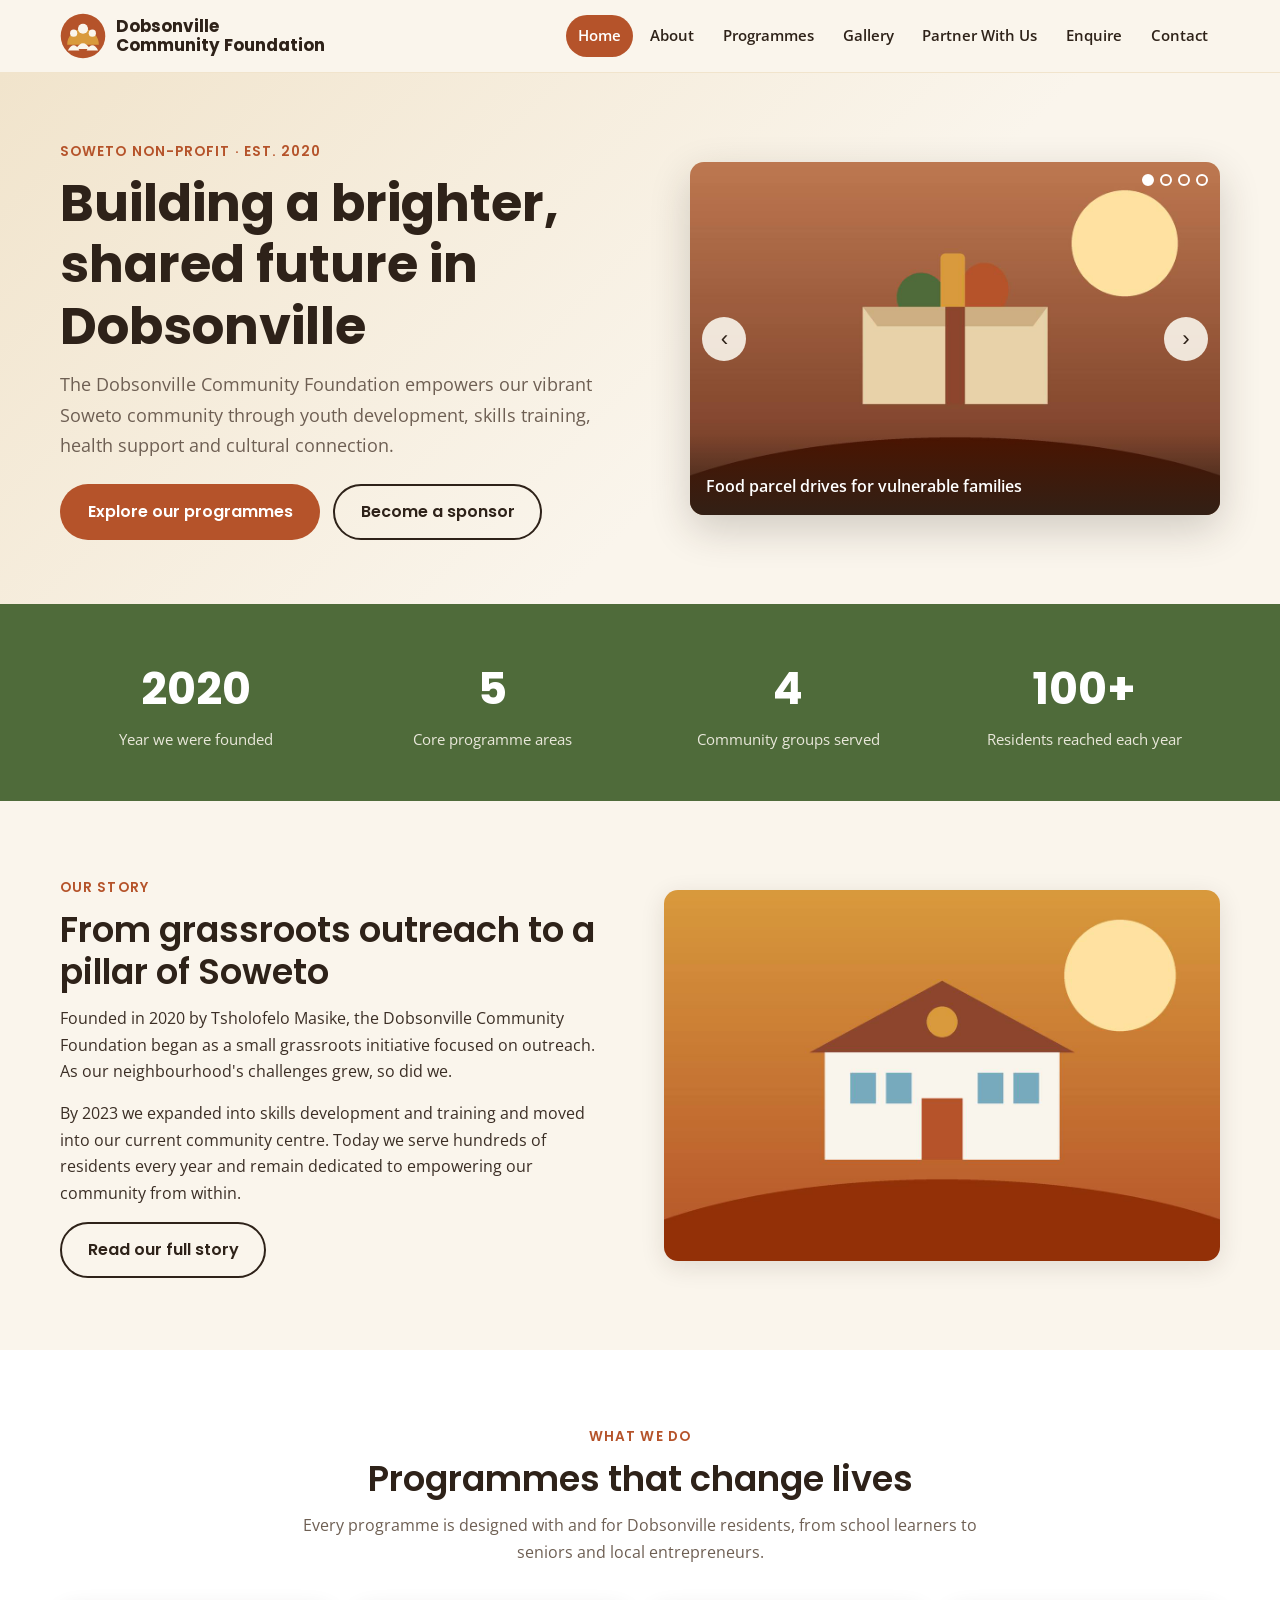
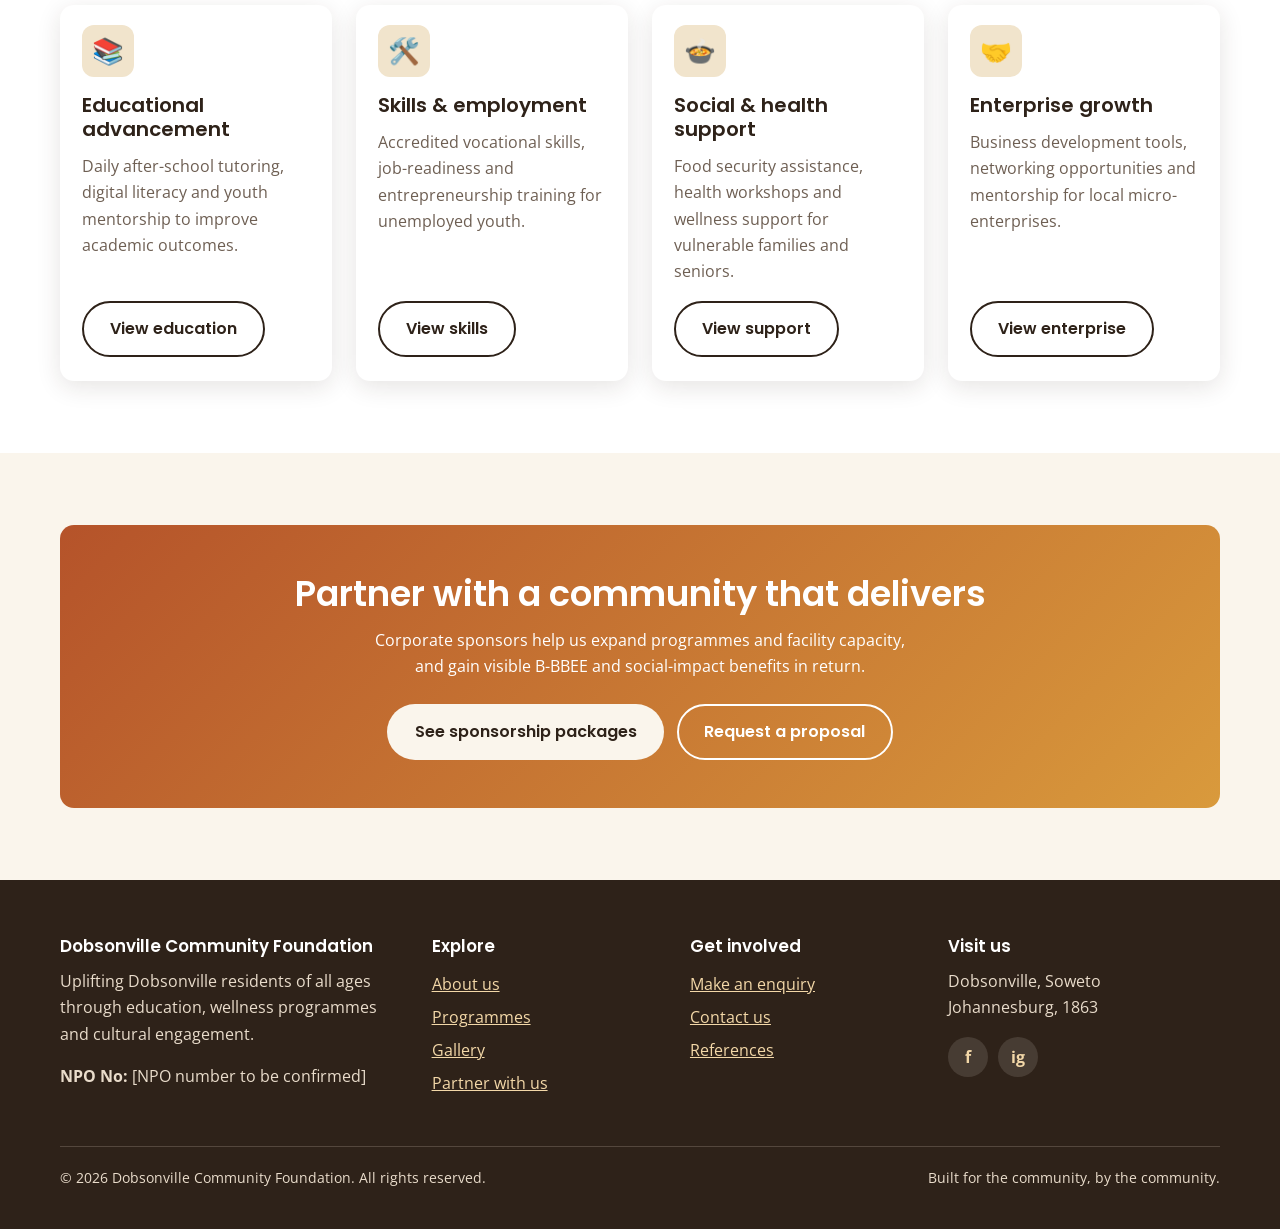
==== commit 5a19f1b5: "Fix year counter formatting, mobile search box height and tighten SEO titles - Year counter no longe" ====
--- a/index.html
+++ b/index.html
@@ -92,7 +92,7 @@
 
     <section class="stats" aria-label="Our impact at a glance">
       <div class="container stats-grid">
-        <div><span class="stat-number" data-count="2020">2020</span><span class="stat-label">Year we were founded</span></div>
+        <div><span class="stat-number" data-count="2020" data-plain>2020</span><span class="stat-label">Year we were founded</span></div>
         <div><span class="stat-number" data-count="5">5</span><span class="stat-label">Core programme areas</span></div>
         <div><span class="stat-number" data-count="4">4</span><span class="stat-label">Community groups served</span></div>
         <div><span class="stat-number" data-count="100" data-suffix="+">100+</span><span class="stat-label">Residents reached each year</span></div>
--- a/css/style.css
+++ b/css/style.css
@@ -693,6 +693,10 @@
   overflow: hidden;
 }
 
+.accordion-item h3 {
+  margin: 0;
+}
+
 .accordion-trigger {
   width: 100%;
   display: flex;
@@ -891,7 +895,7 @@
   align-items: center;
   justify-content: center;
   padding: 1rem;
-  background: rgba(20, 14, 10, 0.92);
+  background: rgba(20, 14, 10, 0.96);
   opacity: 0;
   visibility: hidden;
   transition: opacity 0.25s ease, visibility 0.25s;
@@ -1037,6 +1041,10 @@
 
 .form-group.full {
   grid-column: 1 / -1;
+}
+
+.form-group[hidden] {
+  display: none;
 }
 
 .form-group label,
@@ -1400,8 +1408,34 @@
   .form-card { padding: 1.4rem; }
   .footer-grid { grid-template-columns: 1fr; }
   .toolbar { flex-direction: column; align-items: stretch; }
-  .search-box { max-width: none; }
+  .search-box { flex: none; max-width: none; }
   .tab-list button { flex-basis: 50%; }
   .lightbox-prev, .lightbox-next { top: auto; bottom: 1rem; transform: none; }
   #map { height: 320px; }
 }
+
+/* ---------- Small helpers ---------- */
+.hours-heading {
+  margin-top: 1.5rem;
+}
+
+.map-fallback {
+  padding: 1rem;
+}
+
+.btn-row-center {
+  justify-content: center;
+}
+
+.references {
+  max-width: 900px;
+}
+
+.references h2 {
+  margin-top: 2rem;
+}
+
+.references li {
+  margin-bottom: 0.8rem;
+  overflow-wrap: anywhere;
+}
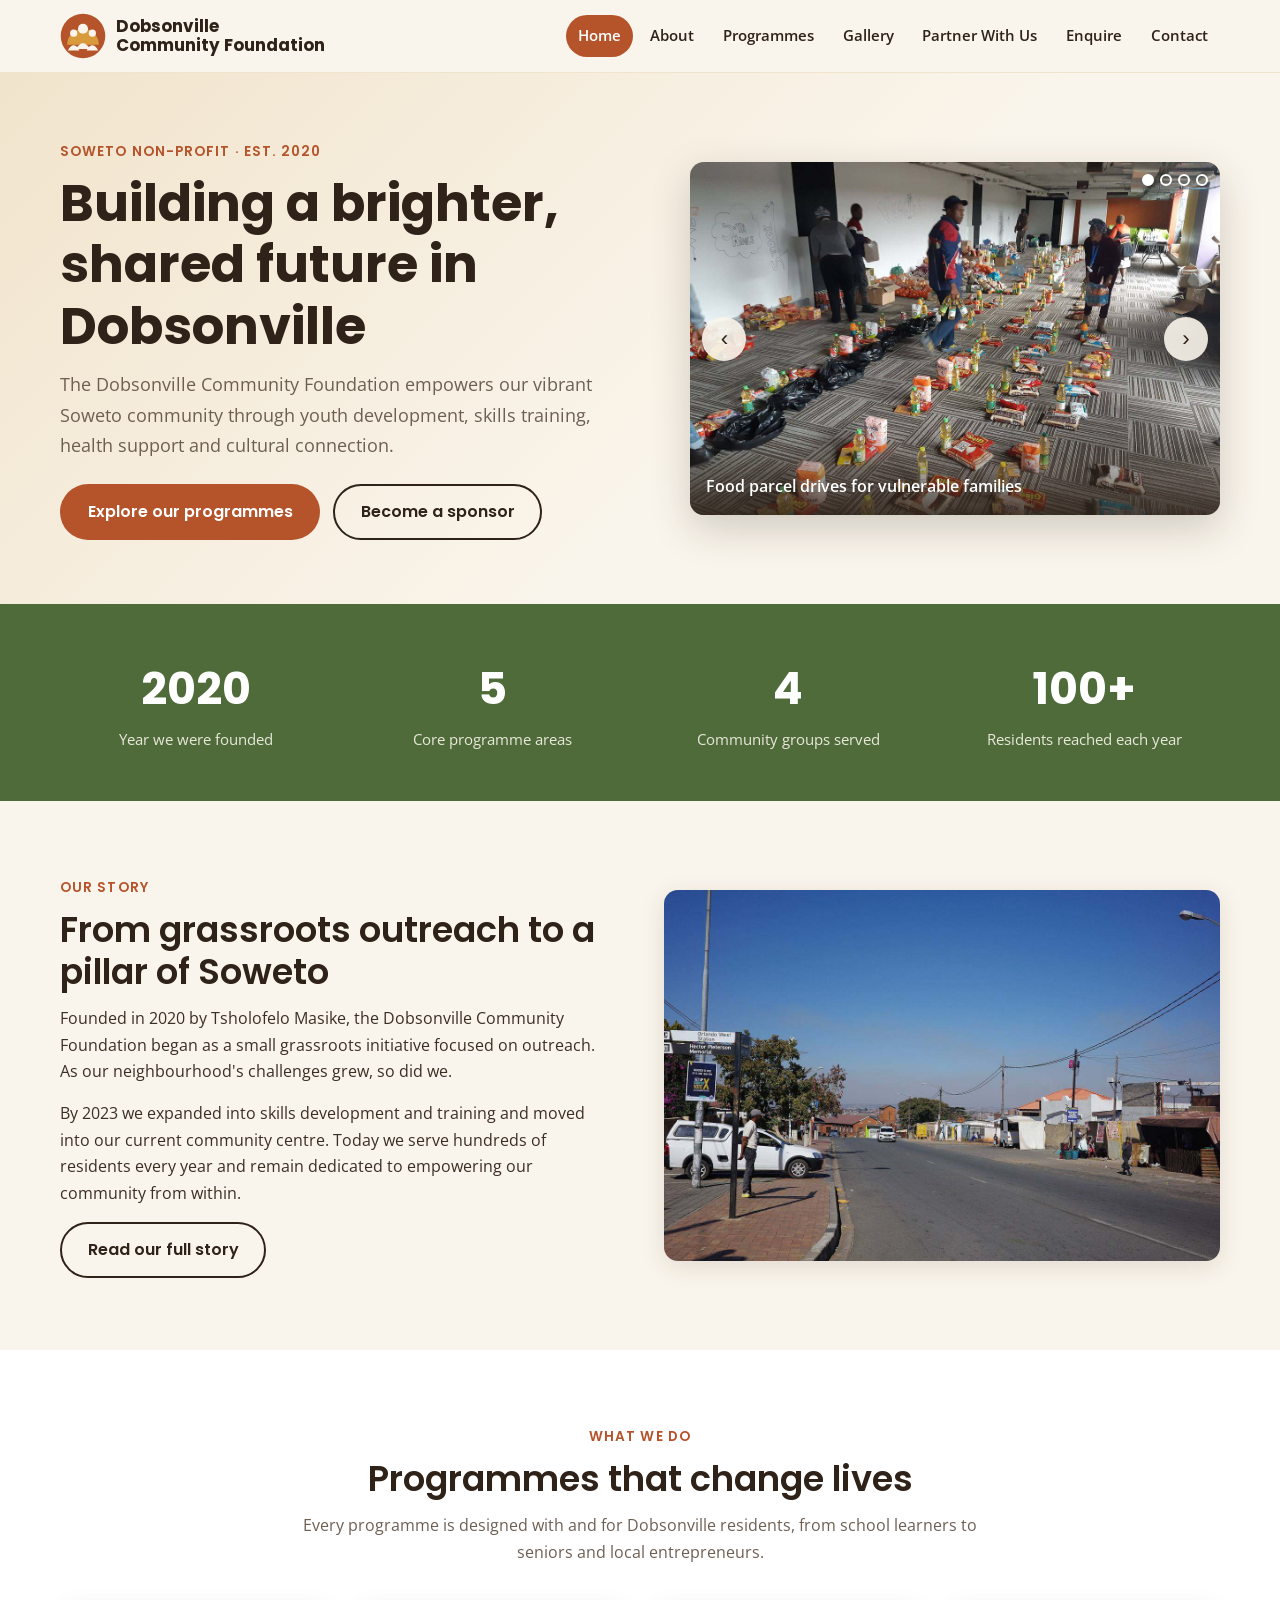
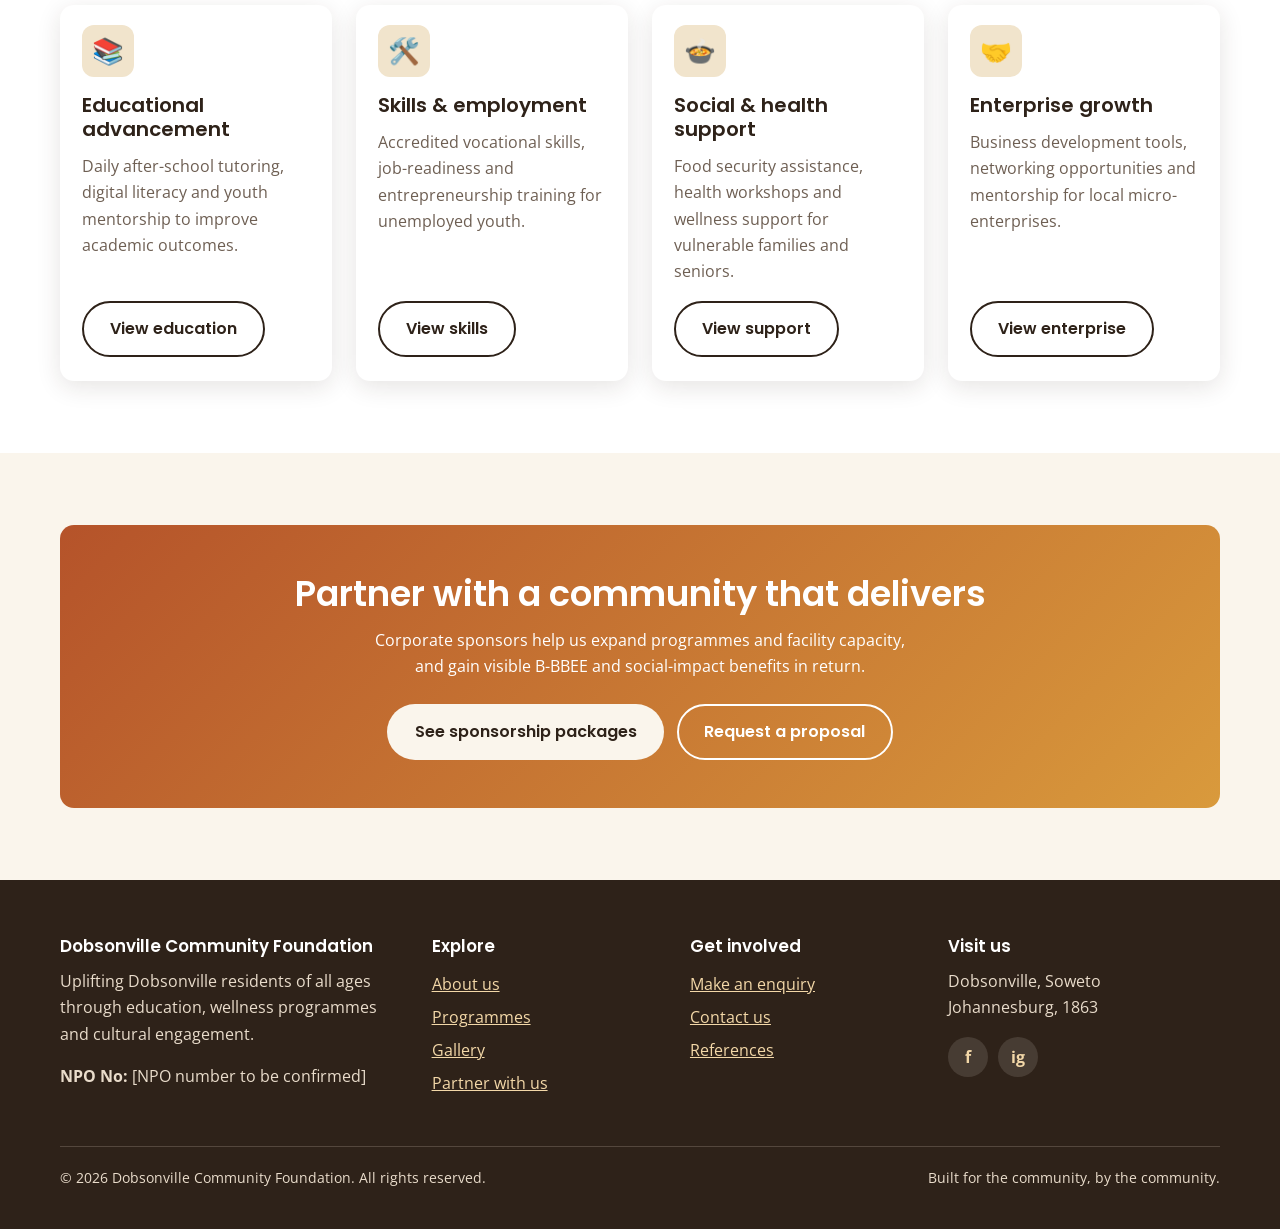
==== commit 7ca59a81: "Replace placeholder illustrations with openly licensed South African community photos - 15 Wikimedia" ====
--- a/index.html
+++ b/index.html
@@ -68,20 +68,20 @@
 
         <div class="slider" data-slider tabindex="0" aria-roledescription="carousel" aria-label="Highlights from our community work">
           <figure class="slide">
-            <img src="images/dobsonville-food-parcel-drive.jpg" alt="Food parcels packed with fresh produce for Dobsonville families" width="1200" height="800">
+            <img src="images/volunteers-packing-food-parcels-philippi.jpg" alt="Volunteers packing rows of food parcels for families in need" width="1200" height="800">
             <figcaption>Food parcel drives for vulnerable families</figcaption>
           </figure>
           <figure class="slide">
-            <img src="images/dobsonville-youth-digital-literacy-training.jpg" alt="Laptop used in a digital literacy class for unemployed youth" width="1200" height="800" loading="lazy">
-            <figcaption>Digital literacy for unemployed youth</figcaption>
-          </figure>
-          <figure class="slide">
-            <img src="images/dobsonville-after-school-tutoring-class.jpg" alt="Open workbook from an after-school tutoring session" width="1200" height="800" loading="lazy">
+            <img src="images/learners-coding-activity-johannesburg-library.jpg" alt="Learners in school uniform working on a coding activity at a Johannesburg library" width="1200" height="800" loading="lazy">
+            <figcaption>Digital literacy and coding skills</figcaption>
+          </figure>
+          <figure class="slide">
+            <img src="images/soweto-learners-first-day-of-school.jpg" alt="Two smiling Soweto learners in their school uniforms" width="1200" height="800" loading="lazy">
             <figcaption>Daily after-school tutoring</figcaption>
           </figure>
           <figure class="slide">
-            <img src="images/dobsonville-skills-graduation-ceremony.jpg" alt="Graduation cap celebrating learners completing a skills programme" width="1200" height="800" loading="lazy">
-            <figcaption>Celebrating our skills graduates</figcaption>
+            <img src="images/women-sewing-skills-training.jpg" alt="Women learning sewing and craft skills at a training workshop" width="1200" height="800" loading="lazy">
+            <figcaption>Hands-on skills training</figcaption>
           </figure>
           <button class="slider-btn prev" type="button" aria-label="Previous slide">&#8249;</button>
           <button class="slider-btn next" type="button" aria-label="Next slide">&#8250;</button>
@@ -108,7 +108,7 @@
           <p>By 2023 we expanded into skills development and training and moved into our current community centre. Today we serve hundreds of residents every year and remain dedicated to empowering our community from within.</p>
           <a href="about.html" class="btn btn-outline">Read our full story</a>
         </div>
-        <img class="reveal" src="images/dobsonville-community-centre-building.jpg" alt="The Dobsonville Community Foundation community centre in Soweto" width="1200" height="800" loading="lazy">
+        <img class="reveal" src="images/soweto-orlando-west-street.jpg" alt="A sunny residential street in Orlando West, Soweto" width="1200" height="800" loading="lazy">
       </div>
     </section>
 
